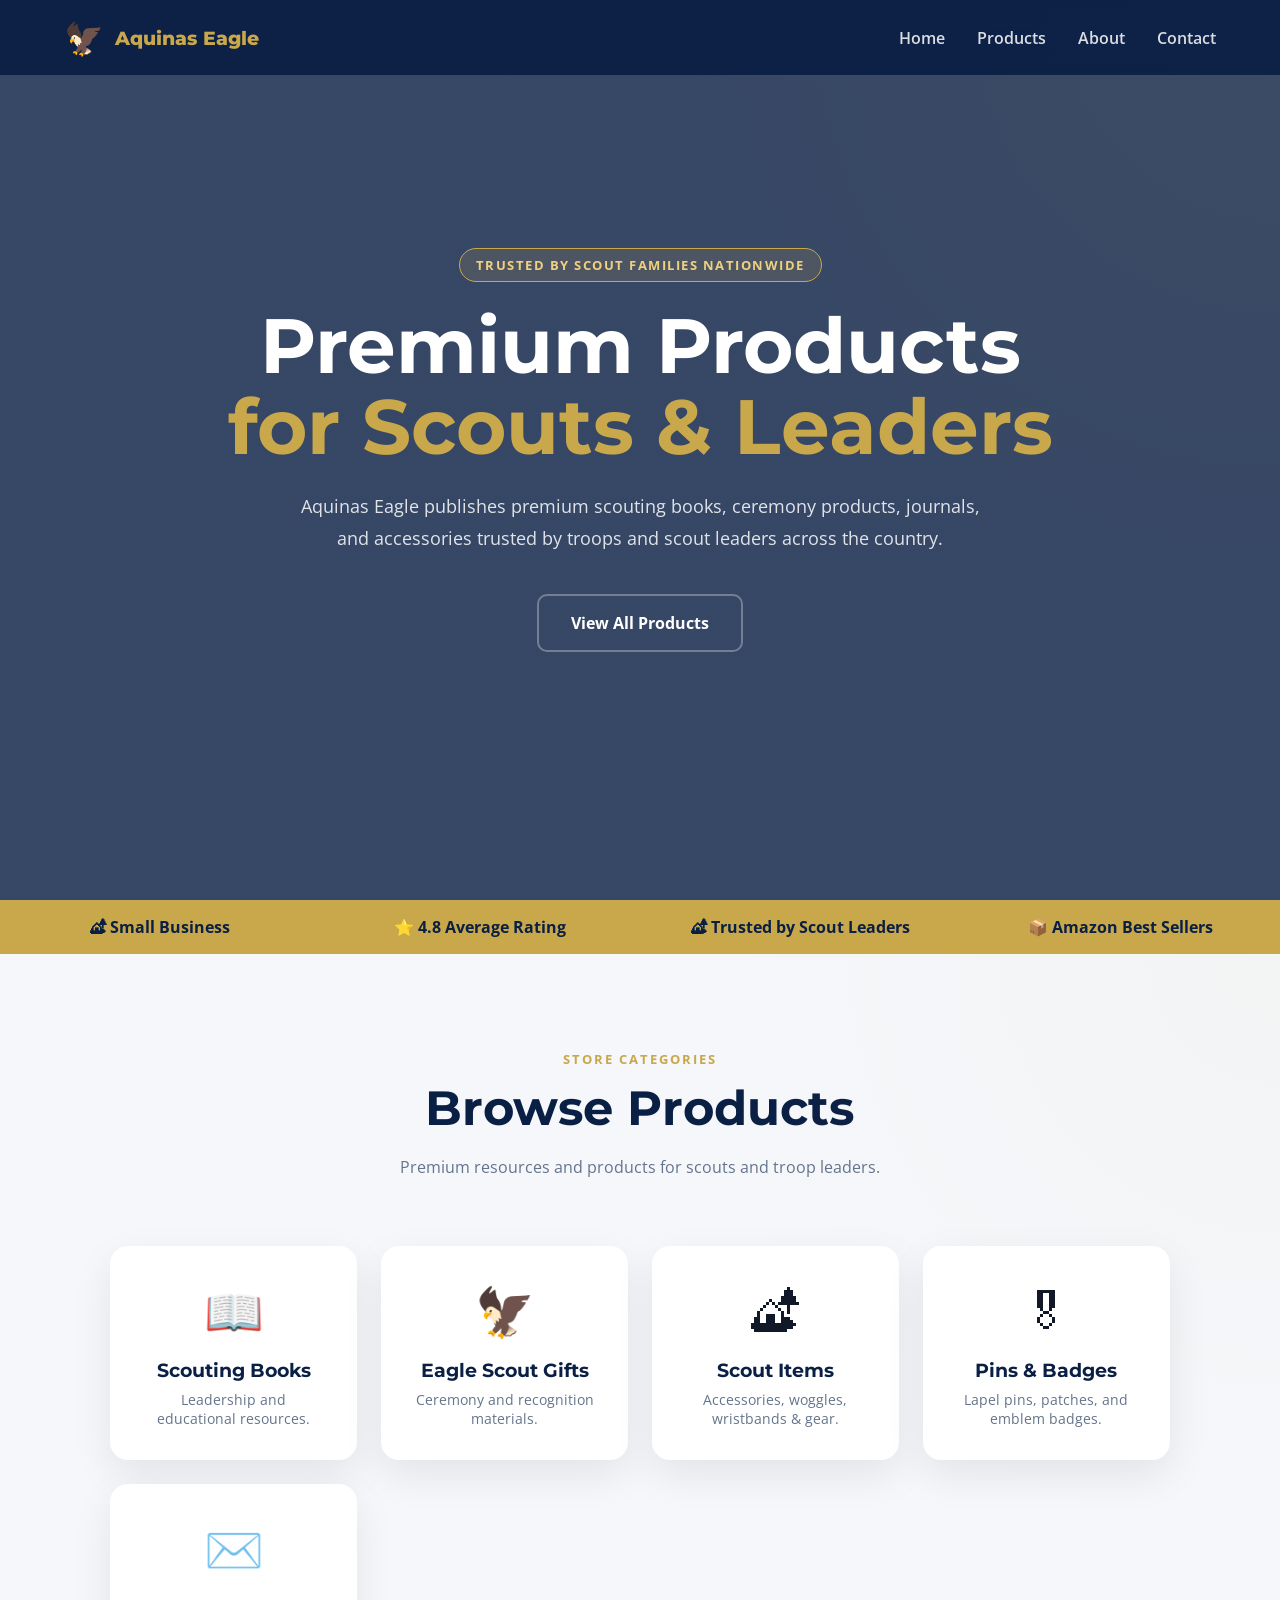
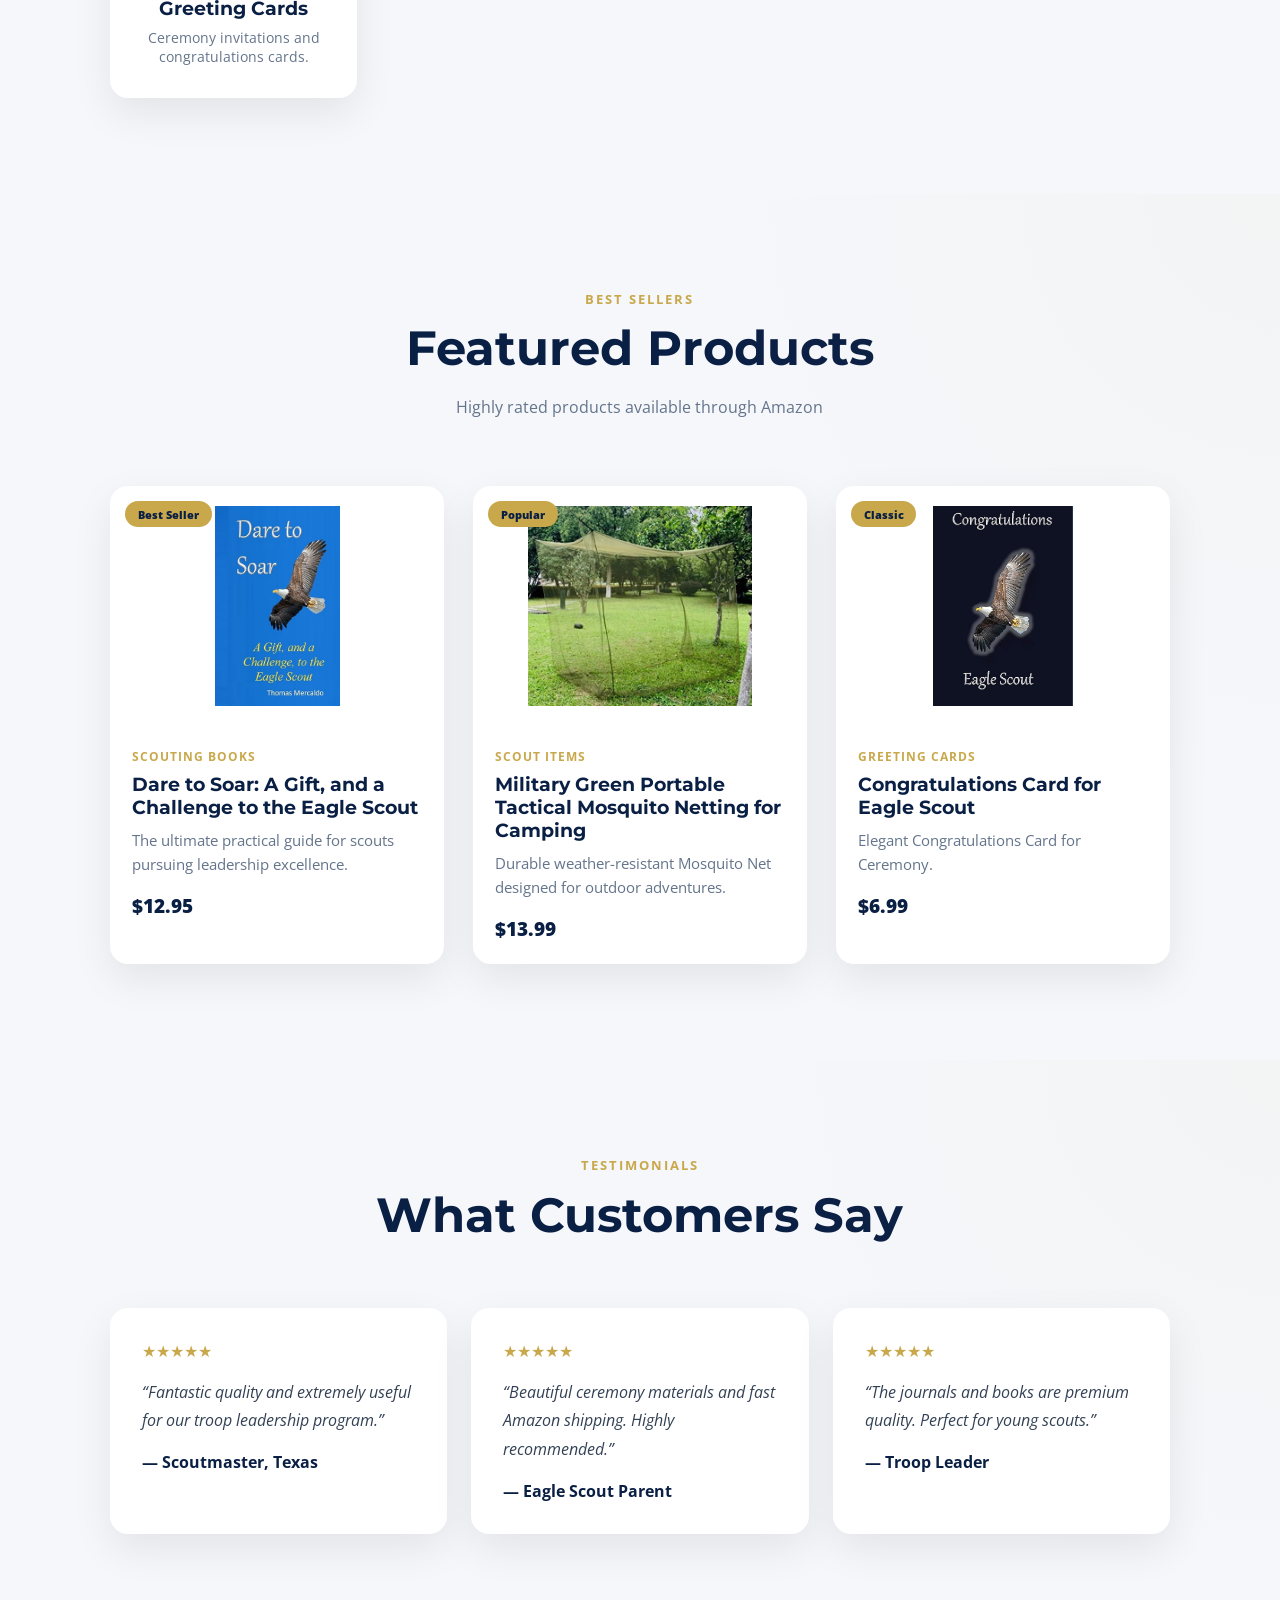
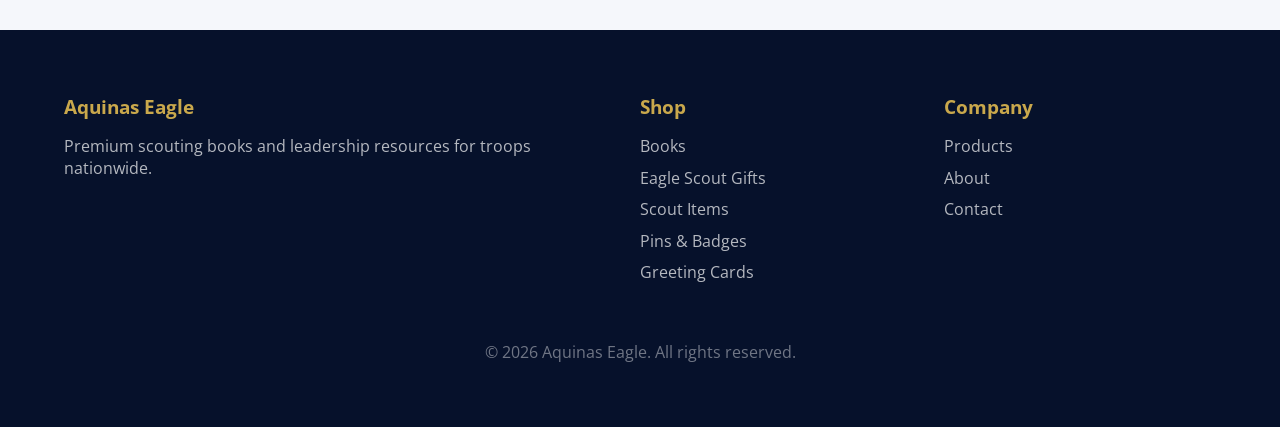
==== index.html @ d01ae8cf "Update index.html" ====
<!DOCTYPE html> 
<html lang="en">
<head>
<meta charset="UTF-8" />
<meta name="viewport" content="width=device-width, initial-scale=1.0"/>

<title>Aquinas Eagle – Premium Scouting Products</title>

<meta name="description" content="Premium scouting books, Eagle Scout gifts, outdoor gear, and leadership resources from Aquinas Eagle.">

<meta name="keywords" content="Eagle Scout gifts, scouting books, scout gear, camping supplies, leadership resources">

<meta property="og:title" content="Aquinas Eagle">

<meta property="og:description" content="Premium scouting products and leadership resources for scouts nationwide.">
    
<link href="https://fonts.googleapis.com/css2?family=Montserrat:wght@400;600;700;800&family=Open+Sans:wght@400;600&display=swap" rel="stylesheet">

<link rel="icon" type="image/x-icon" href="assets/images/aquinas eagle.jfif">
    
<link rel="stylesheet" href="assets/css/style.css">
</head>

<body>

<!-- NAV -->

<nav id="navbar">

    <a href="#" class="logo">
        <div class="logo-icon">🦅</div>
        <div class="logo-text">Aquinas Eagle</div>
    </a>

    <ul class="nav-links">
       <li><a href="index.html">Home</a></li>
       <li><a href="products.html">Products</a></li>
       <li><a href="about.html">About</a></li>
       <li><a href="contact.html">Contact</a></li>
    </ul>

    <div class="hamburger" id="hamburger">
        <span></span>
        <span></span>
        <span></span>
    </div>

</nav>

<!-- MOBILE MENU -->

<div class="mobile-menu" id="mobileMenu">
    <ul>
        <li><a href="index.html">Home</a></li>
        <li><a href="products.html">Products</a></li>
        <li><a href="about.html">About</a></li>
        <li><a href="contact.html">Contact</a></li>
    </ul>
</div>

<!-- HERO -->

<section class="hero">

    <div class="hero-content">

        <div class="hero-badge">
            Trusted by Scout Families Nationwide
        </div>

        <h1>
            Premium Products <span> for Scouts & Leaders</span>
        </h1>

        <p>
            Aquinas Eagle publishes premium scouting books,
            ceremony products, journals, and accessories trusted
            by troops and scout leaders across the country.
        </p>

        <div class="hero-buttons">

               <a href="products.html" class="btn btn-secondary">
                   View All Products
               </a>
        </div>

    </div>

</section>

<!-- TRUST BAR -->

<div class="trust-bar">

    <div class="trust-item">
        🏕 Small Business
    </div>

    <div class="trust-item">
        ⭐ 4.8 Average Rating
    </div>

    <div class="trust-item">
        🏕 Trusted by Scout Leaders
    </div>

    <div class="trust-item">
        📦 Amazon Best Sellers
    </div>

</div>

<!-- CATEGORIES -->

<section class="categories">
  <div class="container">

    <div class="section-header">
      <div class="section-tag">Store Categories</div>

      <h2 class="section-title">
        Browse Products
      </h2>

      <p class="section-sub">
        Premium resources and products for scouts and troop leaders.
      </p>
    </div>

    <div class="category-grid">

      <a href="products.html#scouting-books" class="category-card reveal">
        <div class="category-icon">📖</div>

        <h3>
          Scouting Books
        </h3>

        <p>
          Leadership and educational resources.
        </p>
      </a>

      <a href="products.html#eagle-scout-gifts" class="category-card reveal">
        <div class="category-icon">🦅</div>

        <h3>
          Eagle Scout Gifts
        </h3>

        <p>
          Ceremony and recognition materials.
        </p>
      </a>

      <a href="products.html#scout-items" class="category-card reveal">
        <div class="category-icon">🏕</div>

        <h3>
          Scout Items
        </h3>

        <p>
          Accessories, woggles, wristbands & gear.
        </p>
      </a>

      <a href="products.html#pins-badges" class="category-card reveal">
        <div class="category-icon">🎖</div>

        <h3>
          Pins & Badges
        </h3>

        <p>
          Lapel pins, patches, and emblem badges.
        </p>
      </a>

      <a href="products.html#greeting-cards" class="category-card reveal">
        <div class="category-icon">✉️</div>

        <h3>
          Greeting Cards
        </h3>

        <p>
          Ceremony invitations and congratulations cards.
        </p>
      </a>

    </div>

  </div>
</section>

<!-- PRODUCTS -->

<section id="products">

    <div class="container">

        <div class="section-header">
            <div class="section-tag">Best Sellers</div>
            <h2 class="section-title">Featured Products</h2>
            <p class="section-sub">
                Highly rated products available through
                Amazon
            </p>
        </div>

        <div class="products-grid">

          <!-- PRODUCT 1 -->
          <div class="product-card reveal">
      
              <div class="product-image">
                  <img src="assets/images/dts-eagle-handbook.jpg" alt="Dare to Soar">
      
                  <div class="product-badge">Best Seller</div>
      
                  <a href="https://www.amazon.com/Dare-Soar-Challenge-Eagle-Scout/dp/153495578X/ref=sr_1_1?crid=3O4N6T2Q53LSJ&dib=eyJ2IjoiMSJ9.[base64].3sm5b2GU0eOTRLwEEClfx-4gvUTEBi-RNGRxyUDR9yw&dib_tag=se&keywords=dare+to+soar+book&qid=1779986435&sprefix=dare+to+soar+book%2Caps%2C156&sr=8-1"
                     class="product-image-link"
                     target="_blank"
                     rel="noopener">
      
                      <span class="view-btn">View on Amazon →</span>
      
                  </a>
              </div>
      
              <div class="product-info">
      
                  <div class="product-category">
                      Scouting Books
                  </div>
      
                  <h3 class="product-title">
                      Dare to Soar: A Gift, and a Challenge to the Eagle Scout
                  </h3>
      
                  <p class="product-desc">
                      The ultimate practical guide for scouts pursuing leadership excellence.
                  </p>
      
                  <div class="product-footer">
                      <div class="price">$12.95</div>
                  </div>
      
              </div>
      
          </div>
      
          <!-- PRODUCT 2 -->
          <div class="product-card reveal">
      
              <div class="product-image">
                  <img src="assets/images/mosquitonet.jpg" alt="Mosquito Net">
      
                  <div class="product-badge">Popular</div>
      
                  <a href="https://www.amazon.com/Aquinas-Eagle-Mosquito-Portable-Military/dp/B07V498DQP/ref=sr_1_2?dib=eyJ2IjoiMSJ9.[base64].GZRHQoWecD0tN6RAqo0qC1PRHBIDDTl1bL9uglylvG8&dib_tag=se&m=A7EDLQQ0YOE93&nsdOptOutParam=true&qid=1780326012&s=merchant-items&sr=1-2&xpid=Jw_xnoMtJ-lj-"
                     class="product-image-link"
                     target="_blank"
                     rel="noopener">
      
                      <span class="view-btn">View on Amazon →</span>
      
                  </a>
              </div>
      
              <div class="product-info">
      
                  <div class="product-category">
                      Scout Items
                  </div>
      
                  <h3 class="product-title">
                      Military Green Portable Tactical Mosquito Netting for Camping
                  </h3>
      
                  <p class="product-desc">
                      Durable weather-resistant Mosquito Net designed for outdoor adventures.
                  </p>
      
                  <div class="product-footer">
                      <div class="price">$13.99</div>
                  </div>
      
              </div>
      
          </div>
      
          <!-- PRODUCT 3 -->
          <div class="product-card reveal">
      
              <div class="product-image">
                  <img src="assets/images/glowingeagle.jpg" alt="Greeting Card">
      
                  <div class="product-badge">Classic</div>
      
                  <a href="https://www.amazon.com/Glowing-Eagle-Congratulations-Card-Scouts/dp/B089B8J88V/ref=sr_1_4?dib=eyJ2IjoiMSJ9.[base64].GZRHQoWecD0tN6RAqo0qC1PRHBIDDTl1bL9uglylvG8&dib_tag=se&m=A7EDLQQ0YOE93&nsdOptOutParam=true&qid=1780326012&s=merchant-items&sr=1-4&xpid=Jw_xnoMtJ-lj-"
                     class="product-image-link"
                     target="_blank"
                     rel="noopener">
      
                      <span class="view-btn">View on Amazon →</span>
      
                  </a>
              </div>
      
              <div class="product-info">
      
                  <div class="product-category">
                      Greeting Cards
                  </div>
      
                  <h3 class="product-title">
                      Congratulations Card for Eagle Scout
                  </h3>
      
                  <p class="product-desc">
                      Elegant Congratulations Card for Ceremony.
                  </p>
      
                  <div class="product-footer">
                      <div class="price">$6.99</div>
                  </div>
      
              </div>
      
          </div>
      
      </div>

    </div>

</section>

<!-- TESTIMONIALS -->

<section class="testimonials" id="reviews">

    <div class="container">

        <div class="section-header">
            <div class="section-tag">Testimonials</div>
            <h2 class="section-title">What Customers Say</h2>
        </div>

        <div class="testimonial-grid">

            <div class="testimonial-card reveal">

                <div class="stars">★★★★★</div>

                <p>
                    “Fantastic quality and extremely useful
                    for our troop leadership program.”
                </p>

                <div class="reviewer">
                    — Scoutmaster, Texas
                </div>

            </div>

            <div class="testimonial-card reveal">

                <div class="stars">★★★★★</div>

                <p>
                    “Beautiful ceremony materials and fast
                    Amazon shipping. Highly recommended.”
                </p>

                <div class="reviewer">
                    — Eagle Scout Parent
                </div>

            </div>

            <div class="testimonial-card reveal">

                <div class="stars">★★★★★</div>

                <p>
                    “The journals and books are premium quality.
                    Perfect for young scouts.”
                </p>

                <div class="reviewer">
                    — Troop Leader
                </div>

            </div>

        </div>

    </div>

</section>

<!-- FOOTER -->
<footer>
  <div class="footer-grid">
    <div>
      <h3>Aquinas Eagle</h3>
      <p>Premium scouting books and leadership resources for troops nationwide.</p>
    </div>
    <div>
      <h3>Shop</h3>
      <ul>
        <li><a href="products.html#scouting-books">Books</a></li>
        <li><a href="products.html#eagle-scout-gifts">Eagle Scout Gifts</a></li>
        <li><a href="products.html#scout-items">Scout Items</a></li>
        <li><a href="products.html#pins-badges">Pins &amp; Badges</a></li>
        <li><a href="products.html#greeting-cards">Greeting Cards</a></li>
      </ul>
    </div>
    <div>
      <h3>Company</h3>
      <ul>
        <li><a href="products.html">Products</a></li>
        <li><a href="about.html">About</a></li>
        <li><a href="contact.html">Contact</a></li>
      </ul>
    </div>
  </div>
  <div class="footer-bottom">© 2026 Aquinas Eagle. All rights reserved.</div>
</footer>



<!-- JAVASCRIPT -->

<script>

/* NAV SHRINK */

window.addEventListener('scroll',()=>{

    const nav=document.getElementById('navbar');

    if(window.scrollY > 40){
        nav.classList.add('scrolled');
    }else{
        nav.classList.remove('scrolled');
    }

});

/* MOBILE MENU */

const hamburger=document.getElementById('hamburger');
const mobileMenu=document.getElementById('mobileMenu');

hamburger.addEventListener('click',()=>{

    mobileMenu.classList.toggle('active');

});

/* REVEAL ANIMATIONS */

const reveals=document.querySelectorAll('.reveal');

const observer=new IntersectionObserver(entries=>{

    entries.forEach(entry=>{

        if(entry.isIntersecting){

            entry.target.classList.add('visible');

        }

    });

},{threshold:0.1});

reveals.forEach(el=>observer.observe(el));

</script>

</body>
</html>
---- assets/css/style.css ----
/* ==========================================================================
   1. GLOBAL RESETS & VARIABLES
   ========================================================================== */
* {
    margin: 0;
    padding: 0;
    box-sizing: border-box;
}

html {
    scroll-behavior: smooth;
}

:root {
    --navy: #0a1f44;
    --navy-light: #16325f;
    --gold: #c9a84c;
    --gold-light: #f0d080;
    --white: #ffffff;
    --light: #f5f7fb;
    --gray: #64748b;
    --shadow: 0 15px 40px rgba(0,0,0,0.08);
}

body {
    font-family: 'Open Sans', sans-serif;
    background: var(--white);
    color: #111827;
    overflow-x: hidden;
}

img {
    max-width: 100%;
    display: block;
}

/* ==========================================================================
   2. NAVBAR & NAVIGATION
   ========================================================================== */
nav {
    position: fixed;
    top: 0;
    left: 0;
    width: 100%;
    height: 75px;
    background: rgba(10,31,68,0.92);
    backdrop-filter: blur(12px);
    z-index: 1000;
    display: flex;
    align-items: center;
    justify-content: space-between;
    padding: 0 5%;
    transition: .3s;
}

nav.scrolled {
    height: 65px;
    box-shadow: 0 8px 25px rgba(0,0,0,0.2);
}

.logo {
    display: flex;
    align-items: center;
    gap: .7rem;
    text-decoration: none;
}

.logo-icon {
    font-size: 2rem;
}

.logo-text {
    color: var(--gold);
    font-family: 'Montserrat', sans-serif;
    font-weight: 800;
    font-size: 1.2rem;
}

.nav-links {
    display: flex;
    align-items: center;
    gap:2rem;
    list-style: none;
}

.nav-links a {
    text-decoration: none;
    color: rgba(255,255,255,0.85);
    font-weight: 600;
    transition: .3s;
}

.nav-links a:hover {
    color: var(--gold-light);
}

.nav-btn {
    background: var(--gold);
    color: var(--navy) !important;
    padding: .7rem 1.2rem;
    border-radius: 8px;
    font-weight: 700 !important;
    box-shadow: 0 8px 20px rgba(201,168,76,0.25);
}

.nav-btn:hover {
    background: var(--gold-light);
    transform: translateY(-2px);
}

/* MOBILE MENU */
.hamburger {
    display: none;
    flex-direction: column;
    gap: 5px;
    cursor: pointer;
}

.hamburger span {
    width: 28px;
    height: 3px;
    background: white;
    border-radius: 5px;
}

.mobile-menu {
    position: fixed;
    top: 75px;
    right: -100%;
    width: 280px;
    height: 100vh;
    background: var(--navy);
    padding: 2rem;
    transition: .4s;
    z-index: 999;
}

.mobile-menu.active {
    right: 0;
}

.mobile-menu ul {
    list-style: none;
    display: flex;
    flex-direction: column;
    gap: 1.5rem;
}

.mobile-menu a {
    color: white;
    text-decoration: none;
    font-weight: 600;
}

/* ==========================================================================
   3. HERO SECTIONS (HOME & GENERAL PAGES)
   ========================================================================== */
.hero {
    min-height: 100vh;
    background: linear-gradient(rgba(10,31,68,0.82), rgba(10,31,68,0.82)),
                url('https://images.unsplash.com/photo-1500530855697-b586d89ba3ee?q=80&w=1600');
    background-size: cover;
    background-position: center;
    display: flex;
    align-items: center;
    justify-content: center;
    text-align: center;
    padding: 120px 5%;
    position: relative;
}

.page-hero {
    min-height: 55vh;
}

.hero-content {
    max-width: 850px;
    color: white;
}

.hero-badge {
    display: inline-block;
    background: rgba(201,168,76,0.15);
    border: 1px solid var(--gold);
    color: var(--gold-light);
    padding: .45rem 1rem;
    border-radius: 30px;
    font-size: .8rem;
    font-weight: 700;
    letter-spacing: 1.5px;
    text-transform: uppercase;
    margin-bottom: 1.5rem;
}

.hero h1 {
    font-family: 'Montserrat', sans-serif;
    font-size: clamp(2.7rem, 6vw, 5rem);
    line-height: 1.05;
    margin-bottom: 1.5rem;
}

.hero h1 span {
    color: var(--gold);
}

.hero p {
    max-width: 700px;
    margin: auto;
    line-height: 1.8;
    color: rgba(255,255,255,0.85);
    font-size: 1.1rem;
    margin-bottom: 2.5rem;
}

.hero-buttons {
    display: flex;
    justify-content: center;
    gap: 1rem;
    flex-wrap: wrap;
}

.btn {
    padding: 1rem 2rem;
    border-radius: 10px;
    text-decoration: none;
    font-weight: 700;
    transition: .3s;
}

.btn-primary {
    background: var(--gold);
    color: var(--navy);
    box-shadow: 0 8px 20px rgba(201,168,76,0.25);
}

.btn-primary:hover {
    background: var(--gold-light);
    transform: translateY(-3px);
    box-shadow: 0 12px 30px rgba(201,168,76,0.45);
}

.btn-secondary {
    border: 2px solid rgba(255,255,255,0.3);
    color: white;
}

.btn-secondary:hover {
    background: rgba(255,255,255,0.08);
    border-color: var(--gold);
}

/* TRUST BAR */
.trust-bar {
    background: var(--gold);
    display: grid;
    grid-template-columns: repeat(auto-fit, minmax(220px, 1fr));
}

.trust-item {
    text-align: center;
    padding: 1rem;
    font-weight: 700;
    color: var(--navy);
}

/* ==========================================================================
   4. LAYOUT CONTAINERS & SECTION HEADERS
   ========================================================================== */
section {
    padding: 6rem 5%;
    position: relative;
}

section::before {
    content: '';
    position: absolute;
    inset: 0;
    background: radial-gradient(circle at top right, rgba(201,168,76,0.04), transparent 40%);
    pointer-events: none;
}

.container {
    width: min(1200px, 92%);
    margin: auto;
}

.section-header {
    text-align: center;
    margin-bottom: 4rem;
}

.section-tag {
    color: var(--gold);
    font-weight: 700;
    text-transform: uppercase;
    letter-spacing: 2px;
    font-size: .8rem;
}

.section-title {
    font-family: 'Montserrat', sans-serif;
    font-size: clamp(2rem, 4vw, 3rem);
    color: var(--navy);
    margin: .7rem 0 1rem;
}

.section-sub {
    max-width: 700px;
    margin: auto;
    color: var(--gray);
    line-height: 1.8;
}

/* ==========================================================================
   5. CATEGORY CARDS LAYOUT
   ========================================================================== */
.categories {
    background: var(--light);
}

.category-grid {
    display: grid;
    grid-template-columns: repeat(auto-fit, minmax(220px, 1fr));
    gap: 1.5rem;
}

.category-card {
    background: white;
    border-radius: 18px;
    padding: 2rem;
    text-align: center;
    transition: .35s;
    box-shadow: var(--shadow);
    text-decoration: none;
    color: inherit;
    opacity: 1;
    transform: translateY(0);
}

.category-card.reveal {
    opacity: 1;
    transform: translateY(0);
}

.category-card:hover {
    transform: translateY(-8px);
}

.category-icon {
    font-size: 3rem;
    margin-bottom: 1rem;
}

.category-card h3 {
    font-family: 'Montserrat', sans-serif;
    color: var(--navy);
    margin-bottom: .5rem;
}

.category-card p {
    color: var(--gray);
    font-size: .9rem;
}

/* ==========================================================================
   6. PRODUCT SYSTEM (GRID, CARDS, HOVER SLIDES)
   ========================================================================== */
#products {
    background: var(--light);
}

.product-category-section {
    margin-bottom: 5rem;
}

.category-heading {
    font-family: 'Montserrat', sans-serif;
    color: var(--navy);
    font-size: 2rem;
    margin-bottom: 2rem;
    display: flex;
    align-items: center;
    gap: .7rem;
}

.products-grid {
    display: grid;
    grid-template-columns: repeat(auto-fit, minmax(280px, 1fr));
    gap: 1.8rem;
}

.product-card {
    background: white;
    border-radius: 18px;
    overflow: hidden;
    box-shadow: var(--shadow);
    transition: .35s;
    opacity: 1;
    transform: translateY(0);
}

.product-card.reveal {
    opacity: 1;
    transform: translateY(0);
}

.product-image {
    position: relative;
    height: 240px;
    display: flex;
    align-items: center;
    justify-content: center;
    overflow: hidden;
    padding: 1rem;
    z-index: 1; /* Sets a base layer stack for this container */
}

.product-image img {
    max-height: 200px;
    width: auto;
    object-fit: contain;
    display: block;
    margin: auto;
    transition: transform .5s;
}

.product-card:hover img {
    transform: scale(1.05);
}

/* FIXED LAYER HOVER OVERLAY */
.product-image-link {
    position: absolute;
    inset: 0;
    display: flex;
    align-items: center; /* Changed to center so the button is perfectly dead center */
    justify-content: center;
    background: rgba(10, 31, 68, 0.45); /* Darkened slightly so your gold button pops */
    opacity: 0;
    transition: opacity .25s ease;
    text-decoration: none;
    z-index: 3; /* Forces the link and its background overlay ABOVE the image */
}

.product-card:hover .product-image-link {
    opacity: 1;
}

.view-btn {
    background: var(--gold);
    color: var(--navy);
    font-weight: 800;
    font-size: .82rem;
    padding: .55rem 1.3rem;
    border-radius: 30px;
    font-family: 'Montserrat', sans-serif;
    transition: transform .2s;
}

.view-btn:hover {
    background: var(--gold-light);
    transform: scale(1.05);
}

.product-badge {
    position: absolute;
    top: 15px;
    left: 15px;
    background: var(--gold);
    color: var(--navy);
    padding: .35rem .8rem;
    border-radius: 30px;
    font-size: .7rem;
    font-weight: 800;
    z-index: 2; /* Keeps badge visible but lets the dark hover overlay slide over it */
}

.product-info {
    padding: 1.4rem;
}

.product-category {
    color: var(--gold);
    font-size: .75rem;
    font-weight: 700;
    letter-spacing: 1px;
    text-transform: uppercase;
    margin-bottom: .5rem;
}

.product-title {
    font-family: 'Montserrat', sans-serif;
    color: var(--navy);
    margin-bottom: .6rem;
}

.product-desc {
    color: var(--gray);
    line-height: 1.6;
    font-size: .92rem;
    margin-bottom: 1rem;
}

.product-footer {
    display: flex;
    justify-content: space-between;
    align-items: center;
}

.price {
    font-size: 1.2rem;
    font-weight: 800;
    color: var(--navy);
}

.add-btn {
    background: var(--navy);
    color: white;
    border: none;
    padding: .7rem 1rem;
    border-radius: 8px;
    font-weight: 700;
    cursor: pointer;
    transition: .3s;
}

.add-btn:hover {
    background: var(--navy-light);
}

/* ==========================================================================
   7. AMAZON CALL TO ACTION (CTA)
   ========================================================================== */
.amazon-section {
    background: var(--navy);
    text-align: center;
    color: white;
    border-radius: 30px;
}

.amazon-section h2 {
    font-family: 'Montserrat', sans-serif;
    font-size: clamp(2rem, 4vw, 3rem);
    margin-bottom: 1rem;
}

.amazon-section p {
    max-width: 700px;
    margin: auto;
    line-height: 1.8;
    opacity: .85;
    margin-bottom: 2rem;
}

.amazon-btn {
    display: inline-flex;
    align-items: center;
    gap: .7rem;
    background: #ff9900;
    color: #111;
    padding: 1rem 1.8rem;
    border-radius: 12px;
    text-decoration: none;
    font-weight: 800;
    transition: .3s;
}

.amazon-btn:hover {
    transform: translateY(-3px);
}

/* ==========================================================================
   8. TESTIMONIALS SYSTEM
   ========================================================================== */
.testimonials {
    background: var(--light);
}

.testimonial-grid {
    display: grid;
    grid-template-columns: repeat(auto-fit, minmax(300px, 1fr));
    gap: 1.5rem;
}

.testimonial-card {
    background: white;
    border-radius: 18px;
    padding: 2rem;
    box-shadow: var(--shadow);
    opacity: 1;
    transform: translateY(0);
}

.testimonial-card.reveal {
    opacity: 1;
    transform: translateY(0);
}

.stars {
    color: var(--gold);
    margin-bottom: 1rem;
}

.testimonial-card p {
    color: #334155;
    line-height: 1.8;
    margin-bottom: 1rem;
    font-style: italic;
}

.reviewer {
    font-weight: 700;
    color: var(--navy);
}

/* ==========================================================================
   9. BRAND SUBPAGES LAYOUT STYLES (ABOUT, DETAILS, CONTACT)
   ========================================================================== */

/* PRODUCT DETAIL SPECIFICS */
.product-detail-grid {
    display: grid;
    grid-template-columns: 1fr 1fr;
    gap: 4rem;
    align-items: center;
}

.product-large-image {
    width: 100%;
    border-radius: 20px;
    box-shadow: var(--shadow);
}

.product-detail-info h1 {
    font-size: 3rem;
    color: var(--navy);
    margin-bottom: 1rem;
}

.product-detail-price {
    font-size: 2rem;
    font-weight: 800;
    color: var(--gold);
    margin: 1rem 0;
}

/* ABOUT PAGE DESIGN elements */
.about-hero {
    min-height: 75vh;
    background: linear-gradient(rgba(6,17,43,0.88), rgba(6,17,43,0.9)),
                url('../images/about-hero.jpg');
    background-size: cover;
    background-position: center;
    display: flex;
    align-items: center;
    justify-content: center;
    text-align: center;
    padding: 140px 5% 100px;
    position: relative;
}

.about-hero::before {
    content: '';
    position: absolute;
    inset: 0;
    background: radial-gradient(circle at top, rgba(201,168,76,0.18), transparent 45%);
}

.about-hero-content {
    position: relative;
    z-index: 2;
    max-width: 850px;
    color: white;
}

.about-hero-content h1 {
    font-family: 'Montserrat', sans-serif;
    font-size: clamp(3rem, 6vw, 5rem);
    line-height: 1.05;
    margin-bottom: 1.5rem;
}

.about-hero-content h1 span {
    color: var(--gold);
}

.about-hero-content p {
    color: rgba(255,255,255,0.82);
    line-height: 1.9;
    font-size: 1.08rem;
    max-width: 700px;
    margin: auto;
}

.about-main {
    background: #08172f;
    position: relative;
    overflow: hidden;
}

.about-main::before {
    content: '';
    position: absolute;
    inset: 0;
    background: radial-gradient(circle at top right, rgba(201,168,76,0.08), transparent 40%);
}

.about-grid {
    display: grid;
    grid-template-columns: 1fr 1fr;
    gap: 5rem;
    align-items: center;
    position: relative;
    z-index: 2;
}

.about-image {
    width: 100%;
    max-width: 100%;
    height: 650px;
    object-fit: cover;
    border-radius: 30px;
    border: 1px solid rgba(255,255,255,0.08);
    box-shadow: 0 25px 60px rgba(0,0,0,0.45);
    transition: .4s;
}

.about-image:hover {
    transform: translateY(-8px);
}

.about-content {
    color: white;
}

.about-content .section-tag {
    color: var(--gold-light);
}

.about-content .section-title {
    color: white;
    margin-bottom: 1.8rem;
}

.about-content p {
    color: rgba(255,255,255,0.78);
    line-height: 1.95;
    margin-bottom: 1.6rem;
    font-size: 1.02rem;
}

.about-stats {
    display: grid;
    grid-template-columns: repeat(3, 1fr);
    gap: 1rem;
    margin-top: 2.5rem;
}

.stat-card {
    background: rgba(255,255,255,0.04);
    backdrop-filter: blur(10px);
    border: 1px solid rgba(255,255,255,0.08);
    border-radius: 22px;
    padding: 2rem 1rem;
    text-align: center;
    transition: .35s;
}

.stat-card:hover {
    transform: translateY(-6px);
    border-color: rgba(201,168,76,0.35);
}

.stat-card h3 {
    color: var(--gold);
    font-size: 2.2rem;
    margin-bottom: .5rem;
    font-family: 'Montserrat', sans-serif;
}

.stat-card p {
    margin: 0;
    color: white;
    font-weight: 700;
}

.about-gallery {
    display: grid;
    grid-template-columns: 1fr 1fr;
    gap: 2rem;
    margin-top: 3rem;
}

.about-gallery img {
    width: 100%;
    height: 420px;
    object-fit: cover;
    border-radius: 24px;
    box-shadow: var(--shadow);
    display: block;
}

/* VALUES SECTION STYLE SETTINGS */
.values-section {
    background: #06112b;
}

.values-section .section-title {
    color: white;
}

.values-section .section-sub {
    color: rgba(255,255,255,0.7);
}

.values-grid {
    display: grid;
    grid-template-columns: repeat(auto-fit, minmax(260px, 1fr));
    gap: 1.8rem;
}

.value-card {
    background: rgba(255,255,255,0.04);
    border: 1px solid rgba(255,255,255,0.08);
    backdrop-filter: blur(10px);
    border-radius: 28px;
    padding: 3rem 2rem;
    text-align: center;
    transition: .35s;
    box-shadow: 0 20px 40px rgba(0,0,0,0.25);
}

.value-card:hover {
    transform: translateY(-8px);
    border-color: rgba(201,168,76,0.3);
}

.value-icon {
    font-size: 3.2rem;
    margin-bottom: 1.2rem;
}

.value-card h3 {
    color: white;
    margin-bottom: 1rem;
    font-family: 'Montserrat', sans-serif;
}

.value-card p {
    color: rgba(255,255,255,0.72);
    line-height: 1.85;
}

/* CONTACT PAGES SYSTEM */
.contact-grid {
    display: grid;
    grid-template-columns: 1fr 1fr;
    gap: 3rem;
}

.contact-form {
    display: flex;
    flex-direction: column;
    gap: 1rem;
}

.contact-form input,
.contact-form textarea {
    padding: 1rem;
    border: 1px solid #dbe2ea;
    border-radius: 12px;
    font-family: 'Open Sans', sans-serif;
}

.contact-form textarea {
    min-height: 180px;
    resize: vertical;
}

/* FAQ COMPONENT CONTROLS */
.faq-container {
    max-width: 900px;
    margin: auto;
}

.faq-item {
    background: white;
    border-radius: 16px;
    margin-bottom: 1rem;
    box-shadow: var(--shadow);
    overflow: hidden;
}

.faq-question {
    width: 100%;
    border: none;
    background: white;
    padding: 1.5rem;
    text-align: left;
    font-size: 1rem;
    font-weight: 700;
    cursor: pointer;
}

.faq-answer {
    padding: 0 1.5rem 1.5rem;
    color: var(--gray);
    line-height: 1.7;
}

/* MULTI-PURPOSE SPLIT CONTAINER LAYOUT */
.split-container {
    max-width: 1200px;
    margin: auto;
    display: grid;
    grid-template-columns: 1fr 1fr;
    gap: 4rem;
    align-items: stretch;
}

.split-image {
    display: flex;
}

.split-image img {
    width: 100%;
    height: 100%;
    object-fit: cover;
    border-radius: 24px;
    box-shadow: var(--shadow);
    display: block;
}

.mission-image {
    width: 100%;
    height: 100%;
    min-height: 500px;
    object-fit: cover;
    border-radius: 20px;
    display: block;
}

.split-text {
    background: white;
    padding: 3rem;
    border-radius: 24px;
    box-shadow: var(--shadow);
    display: flex;
    flex-direction: column;
    justify-content: space-between;
    gap: 2rem;
    height: 100%;
}

.split-text h2 {
    font-size: 3rem;
    line-height: 1.1;
}

.split-text p {
    flex: 1;
    font-size: 1.15rem;
    line-height: 2;
}

/* UTILITY HELPERS */
.text-center { text-align: center; }
.mt-2 { margin-top: 2rem; }
.mb-2 { margin-bottom: 2rem; }

/* ==========================================================================
   10. FOOTER STRUCTURE
   ========================================================================== */
footer {
    background: #06112b;
    color: rgba(255,255,255,0.7);
    padding: 4rem 5%;
}

.footer-grid {
    max-width: 1200px;
    margin: auto;
    display: grid;
    grid-template-columns: 2fr 1fr 1fr;
    gap: 2rem;
}

.footer-grid h3 {
    color: var(--gold);
    margin-bottom: 1rem;
}

.footer-grid ul {
    list-style: none;
}

.footer-grid li {
    margin-bottom: .6rem;
}

.footer-grid a {
    color: rgba(255,255,255,0.7);
    text-decoration: none;
}

.footer-grid a:hover {
    color: white;
}

.footer-bottom {
    margin-top: 3rem;
    text-align: center;
    opacity: .6;
}

/* ==========================================================================
   11. MEDIA RESPONSIVENESS QUERIES
   ========================================================================== */
@media(max-width: 950px) {
    .about-grid {
        grid-template-columns: 1fr;
    }
    .about-image {
        height: 500px;
    }
    .about-stats {
        grid-template-columns: 1fr;
    }
}

@media(max-width: 850px) {
    .nav-links {
        display: none;
    }
    .hamburger {
        display: flex;
    }
    .footer-grid {
        grid-template-columns: 1fr;
    }
    .product-detail-grid {
        grid-template-columns: 1fr;
    }
    .about-gallery {
        grid-template-columns: 1fr;
    }
}
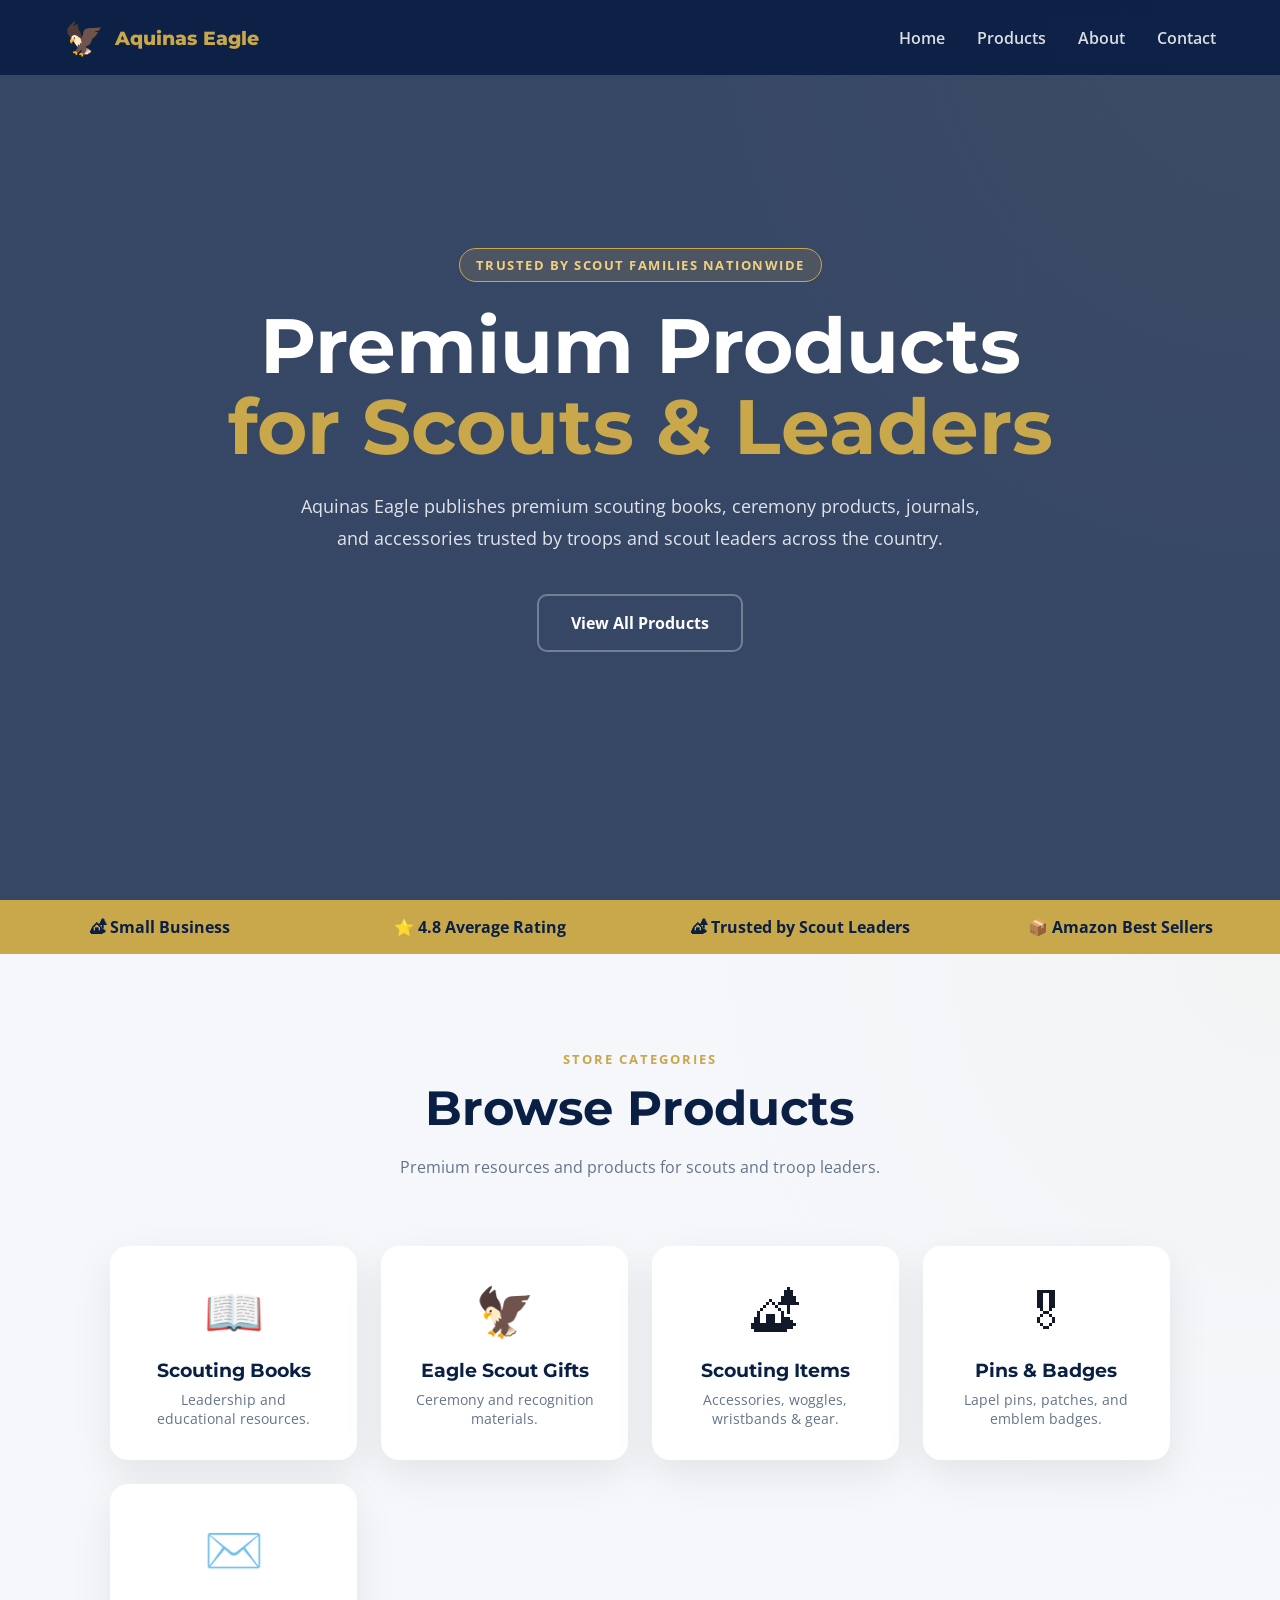
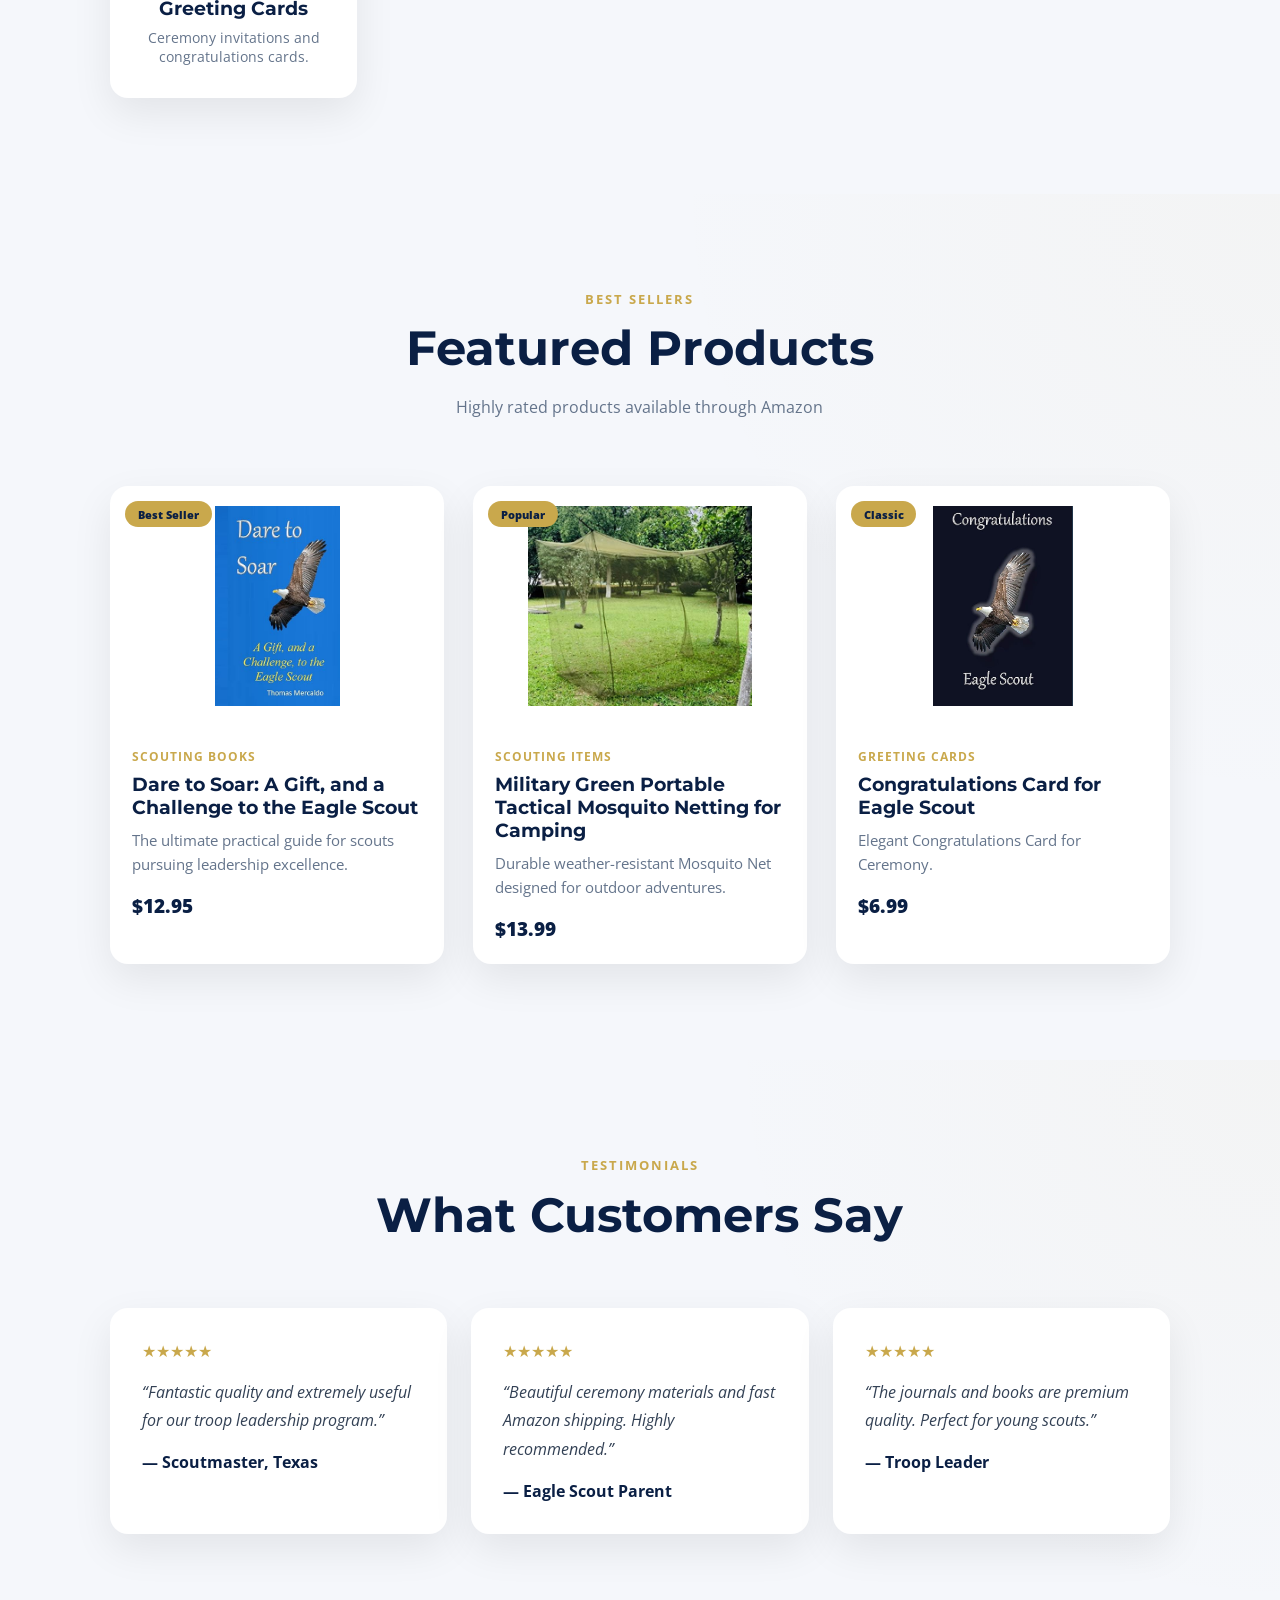
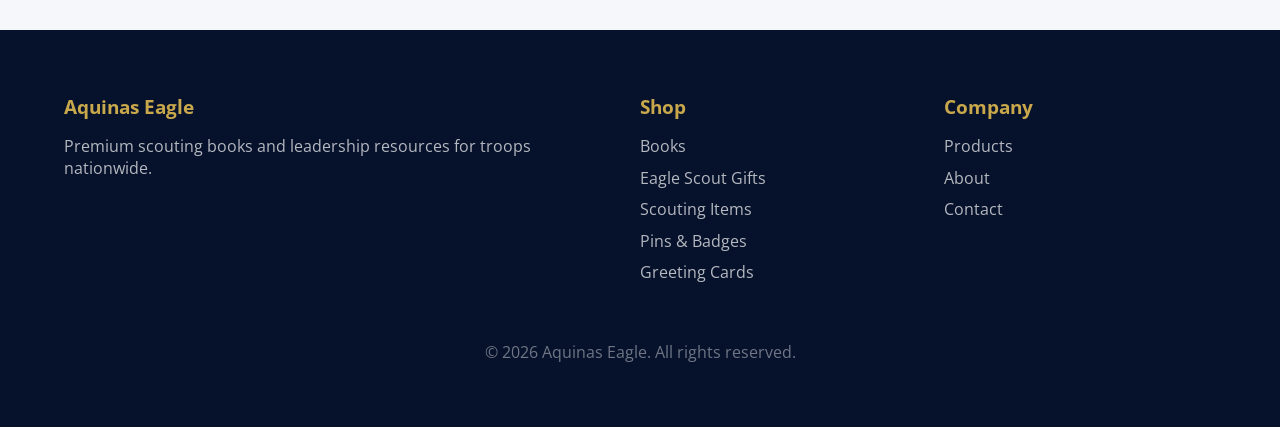
==== commit 405e6d72: "Rename 'Scout Items' to 'Scouting Items'" ====
--- a/index.html
+++ b/index.html
@@ -158,7 +158,7 @@
         <div class="category-icon">🏕</div>
 
         <h3>
-          Scout Items
+          Scouting Items
         </h3>
 
         <p>
@@ -216,7 +216,7 @@
           <div class="product-card reveal">
       
               <div class="product-image">
-                  <img src="assets/images/dts-eagle-handbook.jpg" alt="Dare to Soar">
+                  <img src="assets/images/dts-eagle-handbook.jpg" alt="Dare to Soar Eagle Scout Handbook">
       
                   <div class="product-badge">Best Seller</div>
       
@@ -256,7 +256,7 @@
           <div class="product-card reveal">
       
               <div class="product-image">
-                  <img src="assets/images/mosquitonet.jpg" alt="Mosquito Net">
+                  <img src="assets/images/mosquitonet.jpg" alt="Military Camping Mosquito Net">
       
                   <div class="product-badge">Popular</div>
       
@@ -273,7 +273,7 @@
               <div class="product-info">
       
                   <div class="product-category">
-                      Scout Items
+                      Scouting Items
                   </div>
       
                   <h3 class="product-title">
@@ -296,7 +296,7 @@
           <div class="product-card reveal">
       
               <div class="product-image">
-                  <img src="assets/images/glowingeagle.jpg" alt="Greeting Card">
+                  <img src="assets/images/glowingeagle.jpg" alt="Eagle Scout Congratulations Card">
       
                   <div class="product-badge">Classic</div>
       
@@ -414,7 +414,7 @@
       <ul>
         <li><a href="products.html#scouting-books">Books</a></li>
         <li><a href="products.html#eagle-scout-gifts">Eagle Scout Gifts</a></li>
-        <li><a href="products.html#scout-items">Scout Items</a></li>
+        <li><a href="products.html#scout-items">Scouting Items</a></li>
         <li><a href="products.html#pins-badges">Pins &amp; Badges</a></li>
         <li><a href="products.html#greeting-cards">Greeting Cards</a></li>
       </ul>
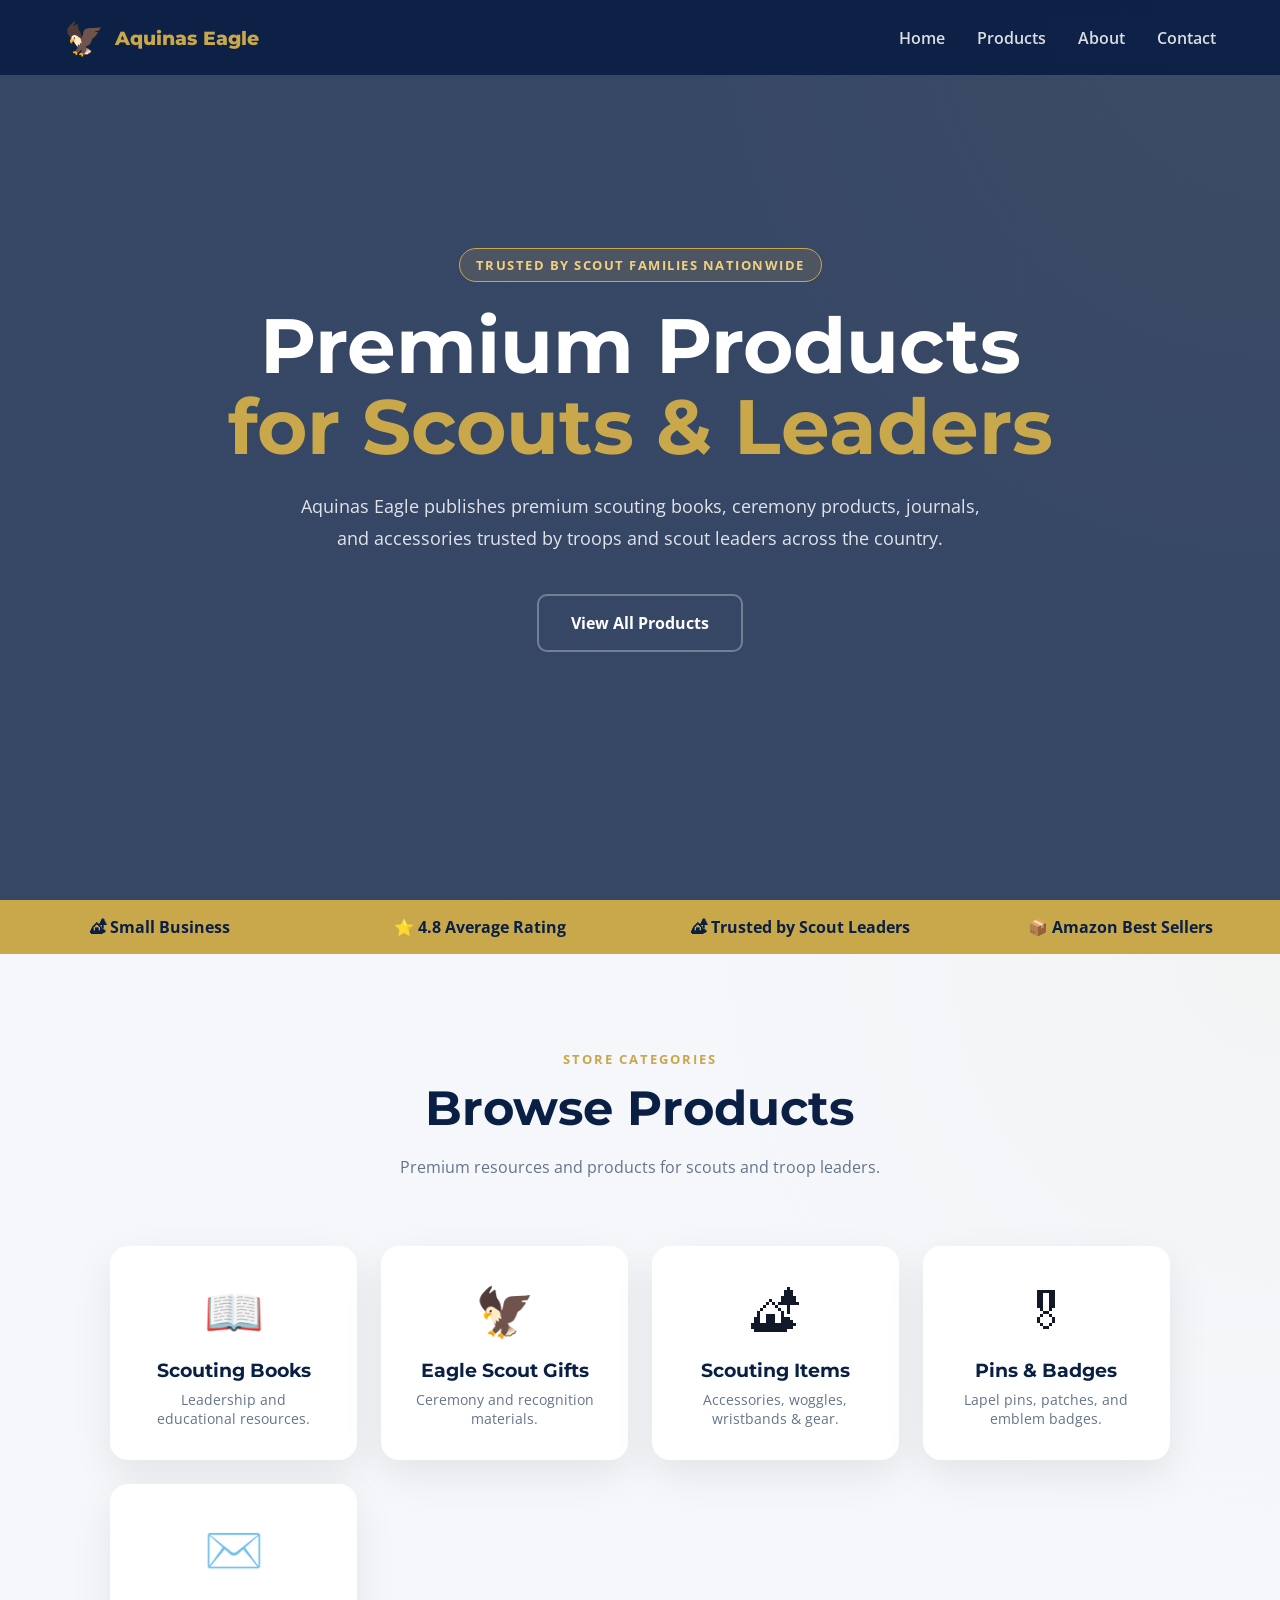
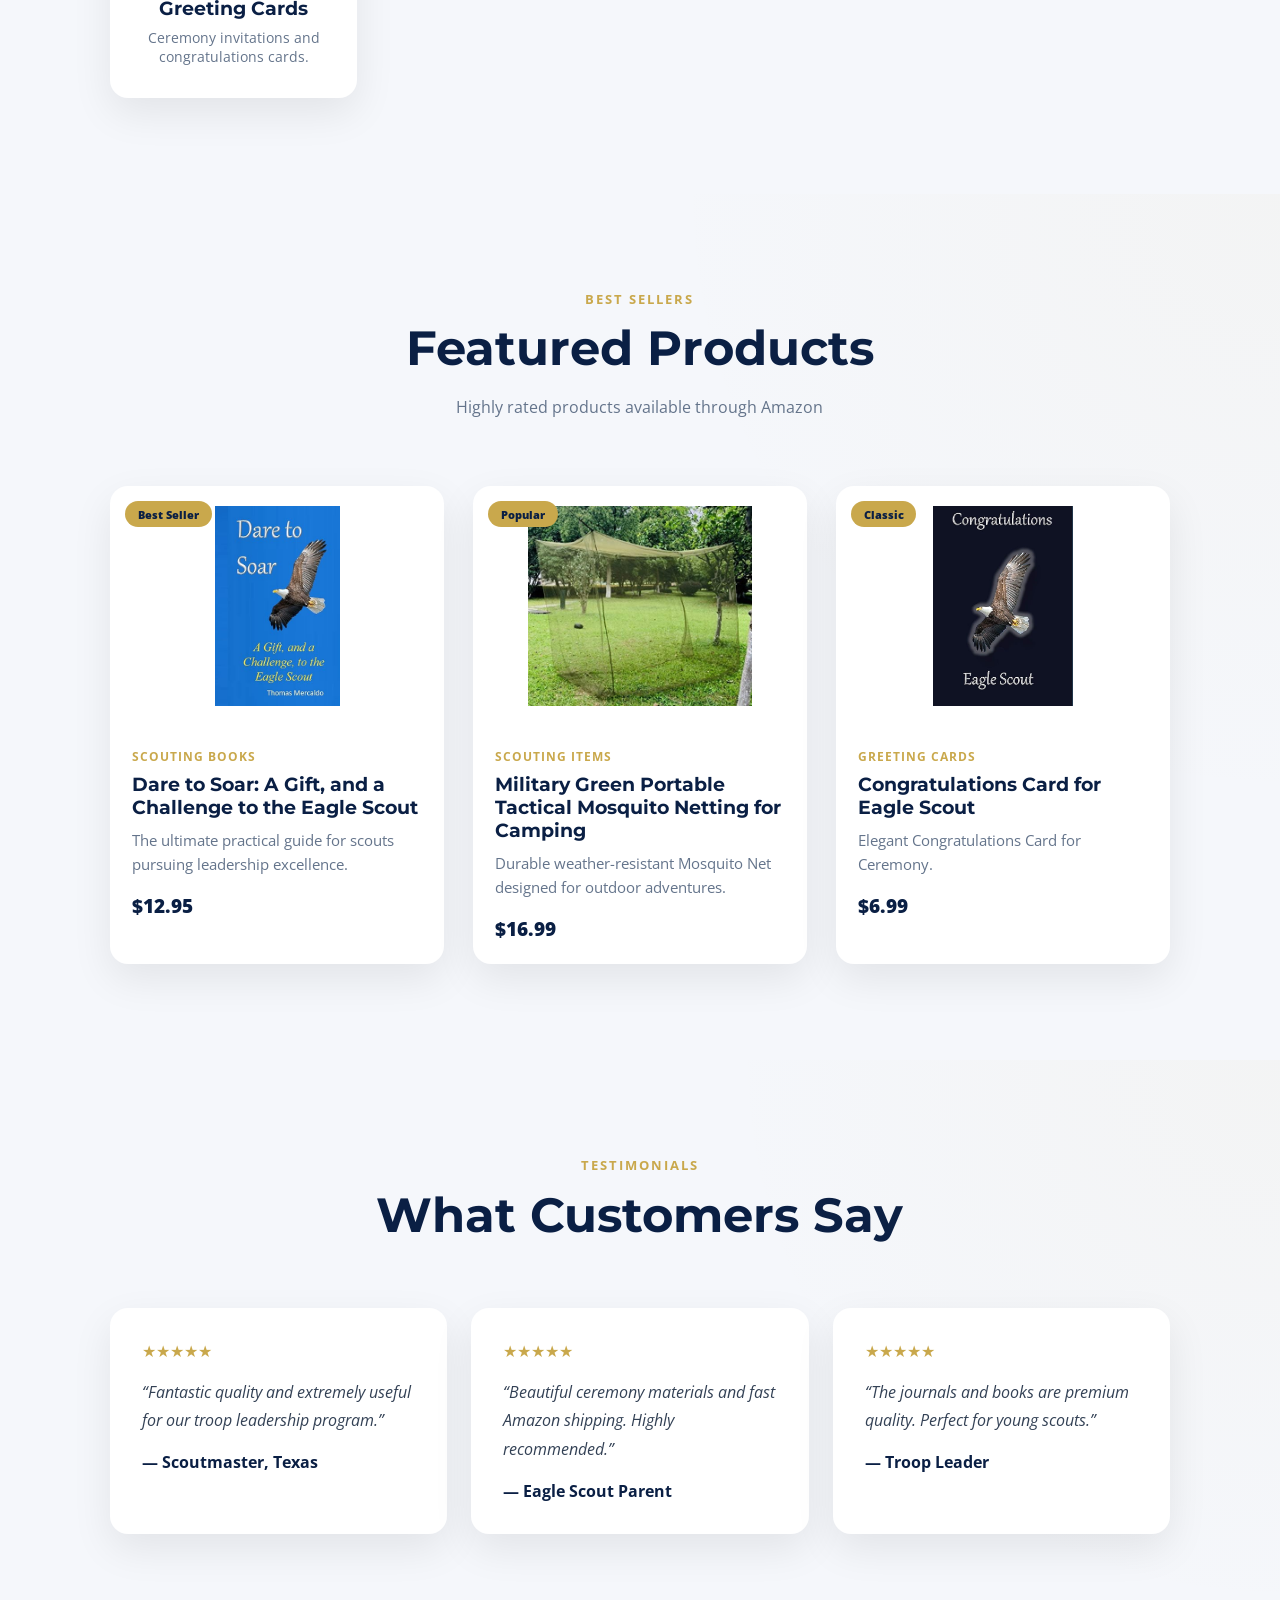
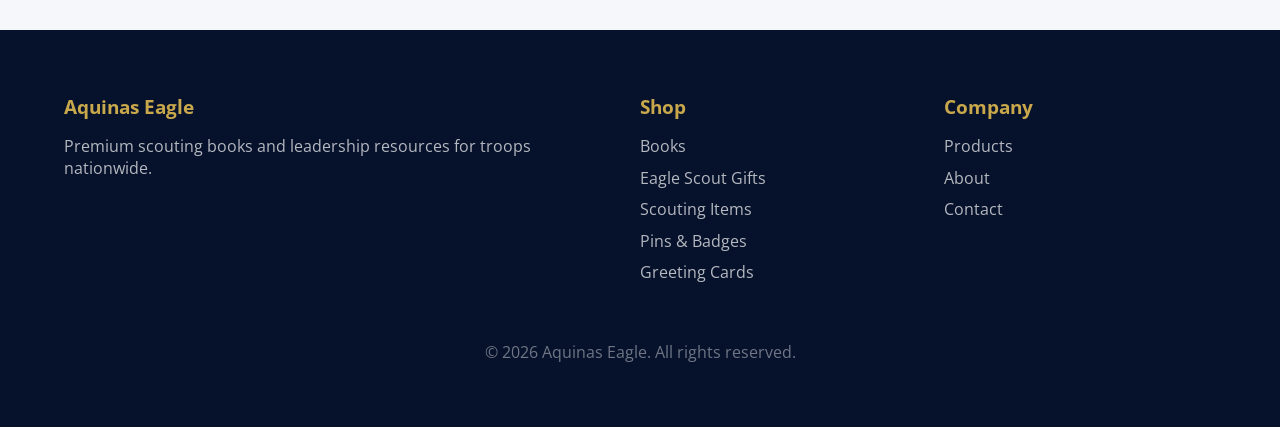
==== commit 0106d962: "Update index.html" ====
--- a/index.html
+++ b/index.html
@@ -16,7 +16,7 @@
     
 <link href="https://fonts.googleapis.com/css2?family=Montserrat:wght@400;600;700;800&family=Open+Sans:wght@400;600&display=swap" rel="stylesheet">
 
-<link rel="icon" type="image/x-icon" href="assets/images/aquinas eagle.jfif">
+<link rel="icon" type="image/x-icon" href="aquinas eagle.png">
     
 <link rel="stylesheet" href="assets/css/style.css">
 </head>
@@ -285,7 +285,7 @@
                   </p>
       
                   <div class="product-footer">
-                      <div class="price">$13.99</div>
+                      <div class="price">$16.99</div>
                   </div>
       
               </div>
